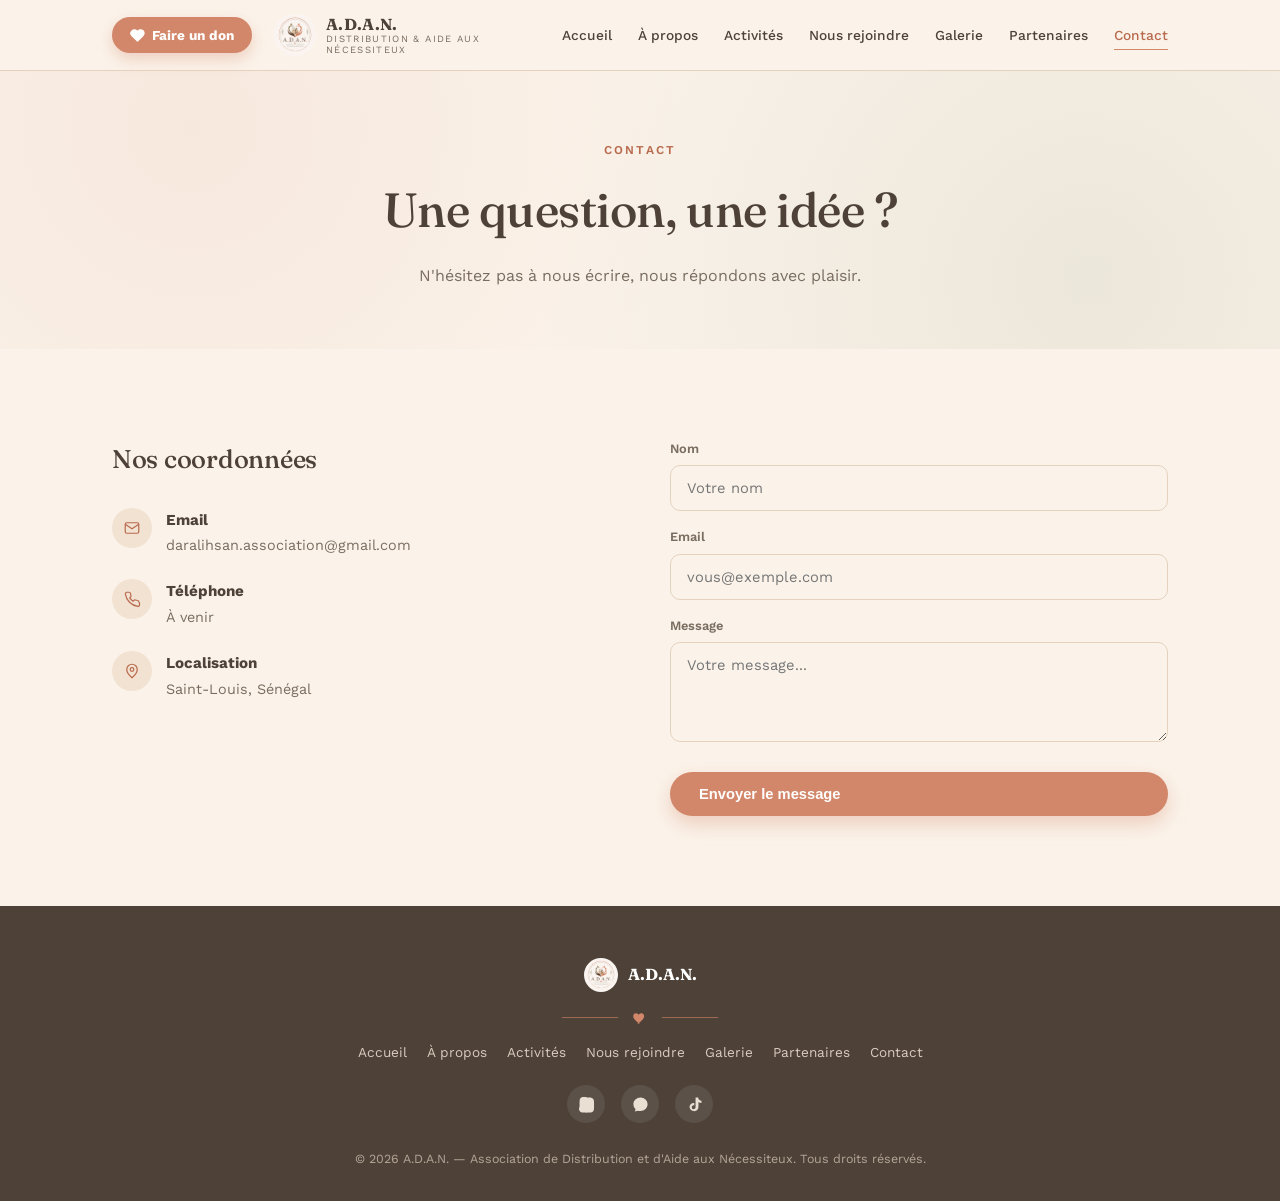
==== contact.html @ 00542f6d "Add files via upload" ====
<!DOCTYPE html>
<html lang="fr">
<head>
<meta charset="UTF-8">
<meta name="viewport" content="width=device-width, initial-scale=1.0">
<title>Contact — A.D.A.N.</title>
<meta name="description" content="Contactez A.D.A.N., association humanitaire à Saint-Louis.">
<link rel="icon" href="assets/logo.png" type="image/png">
<link rel="preconnect" href="https://fonts.googleapis.com">
<link href="https://fonts.googleapis.com/css2?family=Fraunces:ital,opsz,wght@0,9..144,300;0,9..144,400;0,9..144,500;0,9..144,600;1,9..144,400&family=Work+Sans:wght@300;400;500;600;700&display=swap" rel="stylesheet">
<link rel="stylesheet" href="style.css">
</head>
<body>
<header>
  <nav>
    <button class="donate-btn" onclick="openDonateModal()">
      <svg viewBox="0 0 24 24" fill="none" stroke="currentColor" stroke-width="2" stroke-linecap="round" stroke-linejoin="round"><path d="M20.8 4.6a5.5 5.5 0 0 0-7.8 0L12 5.6l-1-1a5.5 5.5 0 0 0-7.8 7.8l1 1L12 21l7.8-7.8 1-1a5.5 5.5 0 0 0 0-7.8z"/></svg>
      Faire un don
    </button>
    <a href="index.html" class="brand">
      <img src="assets/logo.png" alt="Logo A.D.A.N.">
      <div class="brand-text">
        <strong>A.D.A.N.</strong>
        <span>Distribution &amp; Aide aux Nécessiteux</span>
      </div>
    </a>
    <button class="nav-toggle" id="navToggle" aria-label="Menu">☰</button>
    <div class="navlinks" id="navLinks">
      <a href="index.html">Accueil</a>
      <a href="apropos.html">À propos</a>
      <a href="activites.html">Activités</a>
      <a href="rejoindre.html">Nous rejoindre</a>
      <a href="galerie.html">Galerie</a>
      <a href="partenaires.html">Partenaires</a>
      <a href="contact.html" class="active">Contact</a>
    </div>
  </nav>
</header>

<section class="page-header">
  <span class="eyebrow">Contact</span>
  <h1>Une question, une idée ?</h1>
  <p>N'hésitez pas à nous écrire, nous répondons avec plaisir.</p>
</section>

<section>
  <div class="wrap contact-grid">
    <div data-animate>
      <h2 style="font-size:1.6rem; margin-bottom:20px;">Nos coordonnées</h2>
      <div class="info-list">
        <div class="info-item">
          <div class="icon"><svg viewBox="0 0 24 24" fill="none" stroke-width="1.6"><rect x="3" y="5" width="18" height="14" rx="2"/><path d="M3 7l9 6 9-6"/></svg></div>
          <div><strong>Email</strong><span>daralihsan.association@gmail.com</span></div>
        </div>
        <div class="info-item">
          <div class="icon"><svg viewBox="0 0 24 24" fill="none" stroke-width="1.6"><path d="M22 16.9v3a2 2 0 0 1-2.2 2A19.8 19.8 0 0 1 3.1 5.2 2 2 0 0 1 5 3h3a2 2 0 0 1 2 1.7c.1.9.3 1.8.6 2.6a2 2 0 0 1-.5 2.1L9 10.5a16 16 0 0 0 4.5 4.5l1-1.1a2 2 0 0 1 2.1-.5c.8.3 1.7.5 2.6.6a2 2 0 0 1 1.8 2z"/></svg></div>
          <div><strong>Téléphone</strong><span>À venir</span></div>
        </div>
        <div class="info-item">
          <div class="icon"><svg viewBox="0 0 24 24" fill="none" stroke-width="1.6"><path d="M12 21s-7-6.1-7-11a7 7 0 0 1 14 0c0 4.9-7 11-7 11z"/><circle cx="12" cy="10" r="2.4"/></svg></div>
          <div><strong>Localisation</strong><span>Saint-Louis, Sénégal</span></div>
        </div>
      </div>
    </div>
    <form data-animate id="contactForm" action="https://formspree.io/f/xkolevgl" method="POST">
      <div>
        <label for="name">Nom</label>
        <input id="name" name="name" type="text" placeholder="Votre nom" required>
      </div>
      <div>
        <label for="email">Email</label>
        <input id="email" name="email" type="email" placeholder="vous@exemple.com" required>
      </div>
      <div>
        <label for="msg">Message</label>
        <textarea id="msg" name="message" rows="4" placeholder="Votre message..." required></textarea>
      </div>
      <button type="submit" class="btn btn-primary">Envoyer le message</button>
      <p id="formMsg" style="display:none; font-size:0.85rem;"></p>
    </form>
  </div>
</section>
<div class="modal-overlay" id="donateModal">
  <div class="modal-box">
    <button class="modal-close" onclick="closeDonateModal()" aria-label="Fermer">&times;</button>
    <h3>Faire un don</h3>
    <p class="sub">Choisissez votre moyen de transfert préféré</p>
    <div class="pay-options">
      <button class="pay-option wave" onclick="choosePayment('wave')">
        <span class="pay-icon">Wave</span>
        <span>Transfert via Wave
          <span class="label-sub">Paiement mobile rapide et gratuit</span>
        </span>
      </button>
      <button class="pay-option orange" onclick="choosePayment('orange')">
        <span class="pay-icon">OM</span>
        <span>Transfert via Orange Money
          <span class="label-sub">Paiement mobile sécurisé</span>
        </span>
      </button>
    </div>
    <div class="pay-result" id="payResult"></div>
  </div>
</div>
<footer>
  <div class="wrap">
    <div class="brand-foot">
      <img src="assets/logo.png" alt="A.D.A.N.">
      <strong>A.D.A.N.</strong>
    </div>
    <div class="motif">
      <span class="bar"></span>
      <svg viewBox="0 0 24 24" fill="#D3876A"><path d="M12 21s-7-4.35-9.5-9C.9 8.5 2.5 5 6 5c2 0 3.3 1.1 4 2.1C10.7 6.1 12 5 14 5c3.5 0 5.1 3.5 3.5 7-2.5 4.65-9.5 9-9.5 9z"/></svg>
      <span class="bar"></span>
    </div>
    <div class="foot-links">
      <a href="index.html">Accueil</a>
      <a href="apropos.html">À propos</a>
      <a href="activites.html">Activités</a>
      <a href="rejoindre.html">Nous rejoindre</a>
      <a href="galerie.html">Galerie</a>
      <a href="partenaires.html">Partenaires</a>
      <a href="contact.html">Contact</a>
    </div>
    <div class="foot-social">
      <a href="https://www.instagram.com/adan.association" target="_blank" aria-label="Instagram"><svg viewBox="0 0 24 24"><path d="M12 2.2c3.2 0 3.58.01 4.85.07 1.17.05 1.97.24 2.43.4a4.9 4.9 0 0 1 1.77 1.15 4.9 4.9 0 0 1 1.15 1.77c.16.46.35 1.26.4 2.43.06 1.27.07 1.65.07 4.85s-.01 3.58-.07 4.85c-.05 1.17-.24 1.97-.4 2.43a4.9 4.9 0 0 1-1.15 1.77 4.9 4.9 0 0 1-1.77 1.15c-.46.16-1.26.35-2.43.4-1.27.06-1.65.07-4.85.07s-3.58-.01-4.85-.07c-1.17-.05-1.97-.24-2.43-.4a4.9 4.9 0 0 1-1.77-1.15 4.9 4.9 0 0 1-1.15-1.77c-.16-.46-.35-1.26-.4-2.43C2.21 15.58 2.2 15.2 2.2 12s.01-3.58.07-4.85c.05-1.17.24-1.97.4-2.43A4.9 4.9 0 0 1 3.82 2.95 4.9 4.9 0 0 1 5.59 1.8c.46-.16 1.26-.35 2.43-.4C9.29 1.34 9.67 1.33 12 1.33"/></svg></a>
      <a href="https://chat.whatsapp.com/KwVK40qW9HnHfSPcmxUgci" target="_blank" aria-label="WhatsApp"><svg viewBox="0 0 24 24"><path d="M12 2C6.48 2 2 6.28 2 11.5c0 2.62 1.13 5 3 6.8L4 22l4.06-1.34A10.5 10.5 0 0 0 12 21c5.52 0 10-4.28 10-9.5S17.52 2 12 2z"/></svg></a>
      <a href="https://www.tiktok.com/@adan.association26" target="_blank" aria-label="TikTok"><svg viewBox="0 0 24 24"><path d="M16.7 2h-3.2v13.9c0 1.5-1.2 2.7-2.7 2.7a2.7 2.7 0 0 1-2.7-2.7c0-1.5 1.2-2.7 2.7-2.7.3 0 .6 0 .9.1V10c-.3 0-.6-.1-.9-.1-3.2 0-5.8 2.6-5.8 5.8S8.6 21.5 11.8 21.5s5.8-2.6 5.8-5.8V8.6c1.2.9 2.7 1.4 4.2 1.4V6.8c-2.2 0-4-1.5-4.4-3.5-.1-.4-.1-.9-.1-1.3z"/></svg></a>
    </div>
    <small>© 2026 A.D.A.N. — Association de Distribution et d'Aide aux Nécessiteux. Tous droits réservés.</small>
  </div>
</footer>
<script src="script.js"></script>
<script>
const contactForm = document.getElementById('contactForm');
if (contactForm) {
  contactForm.addEventListener('submit', function(e) {
    e.preventDefault();
    const form = e.target;
    const formMsg = document.getElementById('formMsg');
    const btn = form.querySelector('button[type="submit"]');
    const originalText = btn.textContent;
    btn.disabled = true;
    btn.textContent = 'Envoi en cours...';
    fetch(form.action, {
      method: 'POST',
      body: new FormData(form),
      headers: { 'Accept': 'application/json' }
    }).then(response => {
      if (response.ok) {
        formMsg.style.color = 'var(--sage-deep)';
        formMsg.textContent = 'Merci ! Votre message a bien été envoyé, nous vous répondrons rapidement.';
        formMsg.style.display = 'block';
        form.reset();
      } else {
        formMsg.style.color = '#B33';
        formMsg.textContent = "Une erreur s'est produite. Merci de réessayer ou de nous écrire directement par email.";
        formMsg.style.display = 'block';
      }
    }).catch(() => {
      formMsg.style.color = '#B33';
      formMsg.textContent = "Une erreur s'est produite. Merci de réessayer ou de nous écrire directement par email.";
      formMsg.style.display = 'block';
    }).finally(() => {
      btn.disabled = false;
      btn.textContent = originalText;
    });
  });
}
</script>

</body>
</html>
---- style.css ----
:root{
  --cream: #FBF3EA;
  --cream-deep: #F2E2D2;
  --card: #FFFFFF;
  --terracotta: #D3876A;
  --terracotta-deep: #B96A4D;
  --sage: #7E8C6C;
  --sage-deep: #61704F;
  --brown: #4E4238;
  --brown-soft: #7A6D60;
  --line: #E4D2BF;
  --wave-blue: #1DA1D9;
  --orange-money: #FF7900;
}
*{margin:0;padding:0;box-sizing:border-box;}
html{scroll-behavior:smooth;}
body{
  font-family:'Work Sans', sans-serif;
  background:var(--cream);
  color:var(--brown);
  line-height:1.6;
  overflow-x:hidden;
}
h1,h2,h3,h4{
  font-family:'Fraunces', serif;
  font-weight:500;
  color:var(--brown);
  letter-spacing:-0.01em;
}
.eyebrow{
  font-family:'Work Sans', sans-serif;
  text-transform:uppercase;
  letter-spacing:0.18em;
  font-size:0.75rem;
  color:var(--terracotta-deep);
  font-weight:600;
}
a{color:inherit; text-decoration:none;}
img{max-width:100%; display:block;}
.wrap{max-width:1120px; margin:0 auto; padding:0 32px;}

.motif{
  display:flex; align-items:center; justify-content:center; gap:14px;
  margin:0 auto; width:fit-content;
}
.motif .bar{width:56px; height:1px; background:var(--terracotta); opacity:0.6;}
.motif svg{width:16px; height:16px;}

/* NAV */
header{
  position:sticky; top:0; z-index:100;
  background:rgba(251,243,234,0.95);
  backdrop-filter:blur(8px);
  border-bottom:1px solid var(--line);
}
nav{
  display:flex; align-items:center; gap:22px;
  max-width:1120px; margin:0 auto; padding:14px 32px;
  width:100%; box-sizing:border-box;
}
.donate-btn{
  flex:none;
  display:inline-flex; align-items:center; gap:7px;
  background:var(--terracotta); color:#fff;
  padding:10px 18px; border-radius:999px;
  font-weight:700; font-size:0.85rem;
  box-shadow:0 6px 16px rgba(211,135,106,0.35);
  border:none; cursor:pointer;
  transition:transform 0.2s, box-shadow 0.2s;
  font-family:'Work Sans', sans-serif;
}
.donate-btn:hover{transform:translateY(-2px); box-shadow:0 10px 22px rgba(211,135,106,0.45);}
.donate-btn svg{width:15px; height:15px; fill:#fff;}
.brand{display:flex; align-items:center; gap:10px;}
.brand img{width:42px; height:42px; border-radius:50%;}
.brand-text{display:flex; flex-direction:column; line-height:1.15;}
.brand-text strong{font-family:'Fraunces', serif; font-size:1rem; color:var(--brown); letter-spacing:0.02em;}
.brand-text span{font-size:0.6rem; letter-spacing:0.14em; text-transform:uppercase; color:var(--brown-soft);}
.navlinks{display:flex; gap:26px; font-size:0.86rem; font-weight:500; margin-left:auto;}
.navlinks a{position:relative; padding:4px 0; transition:color 0.2s; white-space:nowrap;}
.navlinks a:hover, .navlinks a.active{color:var(--terracotta-deep);}
.navlinks a::after{
  content:""; position:absolute; left:0; bottom:0; height:1px; width:0;
  background:var(--terracotta); transition:width 0.25s;
}
.navlinks a:hover::after, .navlinks a.active::after{width:100%;}
.nav-toggle{display:none; background:none; border:none; font-size:1.5rem; color:var(--brown); cursor:pointer; margin-left:auto;}

@media (max-width:900px){
  .navlinks{
    position:fixed; top:66px; left:0; right:0; background:var(--cream);
    flex-direction:column; padding:20px 32px; gap:18px;
    border-bottom:1px solid var(--line);
    transform:translateY(-110%); transition:transform 0.3s ease;
    margin-left:0;
  }
  .navlinks.open{transform:translateY(0);}
  .nav-toggle{display:block;}
  nav{gap:10px; padding:12px 16px;}
}
@media (max-width:480px){
  .donate-btn{padding:8px 12px; font-size:0.72rem; gap:5px;}
  .donate-btn svg{width:13px; height:13px;}
  .brand{gap:7px;}
  .brand-text strong{font-size:0.8rem;}
  .brand img{width:32px; height:32px;}
  nav{gap:8px; padding:10px 12px;}
  .nav-toggle{font-size:1.3rem;}
}
@media (max-width:400px){
  .brand-text span{display:none;}
  .donate-btn{padding:7px 10px; font-size:0.68rem;}
  .brand-text strong{font-size:0.76rem;}
}

/* PAGE HEADER (banner for inner pages) */
.page-header{
  position:relative; text-align:center; padding:70px 32px 60px; overflow:hidden;
}
.page-header::before{
  content:"";
  position:absolute; inset:0;
  background:
    radial-gradient(circle at 15% 20%, rgba(211,135,106,0.10), transparent 45%),
    radial-gradient(circle at 85% 75%, rgba(126,140,108,0.12), transparent 50%);
  pointer-events:none;
}
.page-header .eyebrow{display:block; margin-bottom:12px; position:relative; z-index:1;}
.page-header h1{font-size:clamp(2rem,4.4vw,3rem); position:relative; z-index:1;}
.page-header p{max-width:560px; margin:14px auto 0; color:var(--brown-soft); position:relative; z-index:1;}

/* HERO (home only) */
.hero{
  position:relative;
  padding:96px 32px 110px;
  text-align:center;
  overflow:hidden;
}
.hero::before{
  content:"";
  position:absolute; inset:0;
  background:
    radial-gradient(circle at 15% 20%, rgba(211,135,106,0.10), transparent 45%),
    radial-gradient(circle at 85% 75%, rgba(126,140,108,0.12), transparent 50%);
  pointer-events:none;
}
.hero-logo{
  width:128px; height:128px; border-radius:50%;
  margin:0 auto 28px;
  box-shadow:0 12px 40px rgba(78,66,56,0.14);
  border:1px solid var(--line);
  position:relative; z-index:1;
}
.hero h1{
  font-size:clamp(2.3rem, 5vw, 3.6rem);
  max-width:820px; margin:18px auto 20px;
  position:relative; z-index:1;
}
.hero h1 em{font-style:italic; color:var(--terracotta-deep);}
.hero p.lead{
  max-width:560px; margin:0 auto 36px; color:var(--brown-soft);
  font-size:1.08rem; position:relative; z-index:1;
}
.hero-ctas{display:flex; gap:16px; justify-content:center; flex-wrap:wrap; position:relative; z-index:1;}
.btn{
  display:inline-flex; align-items:center; gap:8px;
  padding:13px 28px; border-radius:999px; font-weight:600; font-size:0.92rem;
  transition:transform 0.2s, box-shadow 0.2s; cursor:pointer; border:1px solid transparent;
}
.btn-primary{background:var(--terracotta); color:#fff; box-shadow:0 8px 20px rgba(211,135,106,0.35);}
.btn-primary:hover{transform:translateY(-2px); box-shadow:0 12px 26px rgba(211,135,106,0.45);}
.btn-outline{border-color:var(--brown); color:var(--brown);}
.btn-outline:hover{background:var(--brown); color:var(--cream);}

section{padding:90px 0;}
.section-head{text-align:center; max-width:640px; margin:0 auto 56px;}
.section-head .eyebrow{display:block; margin-bottom:12px;}
.section-head h2{font-size:clamp(1.8rem,3.4vw,2.5rem); margin-bottom:14px;}
.section-head p{color:var(--brown-soft);}

/* HOME preview cards */
.preview-grid{display:grid; grid-template-columns:repeat(3,1fr); gap:26px;}
.preview-card{
  background:var(--card); border-radius:18px; padding:34px 28px;
  border:1px solid var(--line); transition:transform 0.25s, box-shadow 0.25s;
  display:flex; flex-direction:column;
}
.preview-card:hover{transform:translateY(-6px); box-shadow:0 16px 34px rgba(78,66,56,0.10);}
.preview-card .icon{
  width:52px; height:52px; border-radius:14px; background:var(--cream-deep);
  display:flex; align-items:center; justify-content:center; margin-bottom:20px;
}
.preview-card .icon svg{width:26px; height:26px; stroke:var(--sage-deep);}
.preview-card h3{font-size:1.15rem; margin-bottom:10px;}
.preview-card p{color:var(--brown-soft); font-size:0.93rem; flex:1;}
.preview-card .more{
  margin-top:16px; font-size:0.8rem; font-weight:700; color:var(--terracotta-deep);
  display:inline-flex; align-items:center; gap:6px;
}
@media (max-width:860px){ .preview-grid{grid-template-columns:1fr;} }

/* A PROPOS */
.about-grid{display:grid; grid-template-columns:1.1fr 1fr; gap:64px; align-items:center;}
.about-text p{color:var(--brown-soft); margin-bottom:16px;}
.values{display:grid; gap:22px; margin-top:8px;}
.value{display:flex; gap:16px; align-items:flex-start;}
.value .icon{
  flex:none; width:46px; height:46px; border-radius:50%;
  background:var(--cream-deep); display:flex; align-items:center; justify-content:center;
}
.value .icon svg{width:22px; height:22px; stroke:var(--terracotta-deep);}
.value h4{font-size:1.02rem; margin-bottom:4px;}
.value p{color:var(--brown-soft); font-size:0.92rem;}
@media (max-width:860px){ .about-grid{grid-template-columns:1fr; gap:40px;} }

/* ACTIVITES */
.cards{display:grid; grid-template-columns:repeat(3,1fr); gap:26px;}
.card{
  background:var(--card); border-radius:18px; padding:34px 28px;
  border:1px solid var(--line);
  transition:transform 0.25s, box-shadow 0.25s;
}
.card:hover{transform:translateY(-6px); box-shadow:0 16px 34px rgba(78,66,56,0.10);}
.card .icon{
  width:52px; height:52px; border-radius:14px; background:var(--cream-deep);
  display:flex; align-items:center; justify-content:center; margin-bottom:20px;
}
.card .icon svg{width:26px; height:26px; stroke:var(--sage-deep);}
.card h3{font-size:1.15rem; margin-bottom:10px;}
.card p{color:var(--brown-soft); font-size:0.93rem;}
.card .tag{
  display:inline-block; margin-top:16px; font-size:0.72rem; letter-spacing:0.08em;
  text-transform:uppercase; color:var(--terracotta-deep); font-weight:600;
}
@media (max-width:860px){ .cards{grid-template-columns:1fr;} }

/* REJOINDRE / RESEAUX */
.join{background:var(--brown); color:var(--cream); text-align:center;}
.join .section-head p{color:#D9CBBE;}
.join .eyebrow{color:var(--terracotta);}
.social-grid{display:grid; grid-template-columns:repeat(3,1fr); gap:22px; max-width:860px; margin:0 auto;}
.social-card{
  background:rgba(255,255,255,0.05); border:1px solid rgba(255,255,255,0.15);
  border-radius:18px; padding:32px 22px; transition:transform 0.25s, background 0.25s;
  position:relative;
}
.social-card:hover{transform:translateY(-5px); background:rgba(255,255,255,0.09);}
.social-card .icon{
  width:54px; height:54px; border-radius:50%; margin:0 auto 16px;
  display:flex; align-items:center; justify-content:center;
  background:linear-gradient(135deg, var(--terracotta), var(--terracotta-deep));
}
.social-card .icon svg{width:26px; height:26px; fill:#fff;}
.social-card h4{font-family:'Fraunces',serif; font-size:1.05rem; margin-bottom:6px; color:#fff;}
.social-card p{font-size:0.85rem; color:#C9BBAE; margin-bottom:16px;}
.social-card .btn{width:100%; justify-content:center; font-size:0.85rem;}
@media (max-width:860px){ .social-grid{grid-template-columns:1fr;} }

/* GALERIE */
.gallery-grid{display:grid; grid-template-columns:repeat(4,1fr); grid-auto-rows:150px; gap:14px;}
.gallery-grid div{
  border-radius:14px; display:flex; align-items:center; justify-content:center;
  color:var(--brown-soft); font-size:0.78rem; text-align:center; padding:10px;
}
.g1{background:var(--cream-deep); grid-row:span 2;}
.g2{background:#EFE0D8;}
.g3{background:var(--sage); color:#fff;}
.g4{background:var(--terracotta); color:#fff;}
.g5{background:#EFE0D8;}
.g6{background:var(--cream-deep);}
.g7{background:#EFE0D8; grid-column:span 2;}
@media (max-width:860px){
  .gallery-grid{grid-template-columns:repeat(2,1fr); grid-auto-rows:130px;}
  .g1{grid-row:span 1;}
  .g7{grid-column:span 2;}
}

/* PARTENAIRES */
.partners-box{
  background:var(--card); border:1px dashed var(--terracotta);
  border-radius:20px; padding:48px; text-align:center; max-width:760px; margin:0 auto;
}
.partners-box h3{font-size:1.4rem; margin-bottom:12px;}
.partners-box p{color:var(--brown-soft); margin-bottom:24px; max-width:520px; margin-left:auto; margin-right:auto;}
.partner-logos{display:flex; justify-content:center; gap:18px; margin-top:36px; flex-wrap:wrap;}
.partner-logos span{
  width:110px; height:56px; border-radius:10px; background:var(--cream-deep);
  display:flex; align-items:center; justify-content:center; font-size:0.68rem;
  color:var(--brown-soft); letter-spacing:0.05em; text-transform:uppercase;
}

/* CONTACT */
.contact-grid{display:grid; grid-template-columns:1fr 1fr; gap:60px;}
.info-list{display:grid; gap:22px; margin-top:28px;}
.info-item{display:flex; gap:14px; align-items:flex-start;}
.info-item .icon{
  flex:none; width:40px; height:40px; border-radius:50%; background:var(--cream-deep);
  display:flex; align-items:center; justify-content:center;
}
.info-item .icon svg{width:18px; height:18px; stroke:var(--terracotta-deep);}
.info-item strong{display:block; font-size:0.95rem;}
.info-item span{color:var(--brown-soft); font-size:0.9rem;}
form{display:grid; gap:16px;}
form label{font-size:0.8rem; font-weight:600; color:var(--brown-soft); margin-bottom:6px; display:block;}
form input, form textarea{
  width:100%; padding:13px 16px; border-radius:10px; border:1px solid var(--line);
  background:var(--cream); font-family:'Work Sans'; font-size:0.92rem; color:var(--brown);
  resize:vertical;
}
form input:focus, form textarea:focus{outline:2px solid var(--terracotta); outline-offset:1px;}
form button{margin-top:6px;}
@media (max-width:860px){ .contact-grid{grid-template-columns:1fr;} }

footer{background:var(--brown); color:#D9CBBE; padding:52px 0 30px; text-align:center;}
footer .motif .bar{background:var(--terracotta);}
footer .brand-foot{display:flex; align-items:center; justify-content:center; gap:10px; margin-bottom:18px;}
footer .brand-foot img{width:34px; height:34px; border-radius:50%;}
footer .brand-foot strong{color:#fff; font-family:'Fraunces',serif;}
footer .foot-social{display:flex; gap:16px; justify-content:center; margin:22px 0;}
footer .foot-social a{
  width:38px; height:38px; border-radius:50%; background:rgba(255,255,255,0.08);
  display:flex; align-items:center; justify-content:center; transition:background 0.2s;
}
footer .foot-social a:hover{background:var(--terracotta);}
footer .foot-social svg{width:17px; height:17px; fill:#EADFD3;}
footer small{color:#B3A596; font-size:0.78rem;}
footer .foot-links{display:flex; gap:20px; justify-content:center; margin:16px 0; font-size:0.85rem; flex-wrap:wrap;}
footer .foot-links a:hover{color:#fff;}

[data-animate]{opacity:0; transform:translateY(18px); transition:opacity 0.7s ease, transform 0.7s ease;}
[data-animate].in{opacity:1; transform:translateY(0);}

/* DONATION MODAL */
.modal-overlay{
  position:fixed; inset:0; background:rgba(20,16,13,0.55);
  display:none; align-items:center; justify-content:center; z-index:1000;
  padding:24px; backdrop-filter:blur(3px);
}
.modal-overlay.open{display:flex;}
.modal-box{
  background:var(--cream); border-radius:22px; max-width:440px; width:100%;
  padding:36px 30px; position:relative; box-shadow:0 30px 70px rgba(0,0,0,0.3);
  animation:modalIn 0.25s ease;
}
@keyframes modalIn{ from{opacity:0; transform:translateY(14px) scale(0.97);} to{opacity:1; transform:translateY(0) scale(1);} }
.modal-close{
  position:absolute; top:16px; right:16px; background:none; border:none;
  font-size:1.4rem; color:var(--brown-soft); cursor:pointer; line-height:1;
}
.modal-box h3{font-size:1.35rem; margin-bottom:8px; text-align:center;}
.modal-box p.sub{color:var(--brown-soft); text-align:center; margin-bottom:26px; font-size:0.92rem;}
.pay-options{display:grid; gap:14px;}
.pay-option{
  display:flex; align-items:center; gap:14px; padding:16px 18px; border-radius:14px;
  border:1px solid var(--line); background:var(--card); cursor:pointer;
  transition:transform 0.2s, box-shadow 0.2s; text-align:left; width:100%;
  font-family:'Work Sans'; font-size:0.95rem; color:var(--brown); font-weight:600;
}
.pay-option:hover{transform:translateY(-2px); box-shadow:0 10px 22px rgba(78,66,56,0.10);}
.pay-option .pay-icon{
  flex:none; width:44px; height:44px; border-radius:12px;
  display:flex; align-items:center; justify-content:center; font-size:0.72rem; color:#fff; font-weight:800;
}
.pay-option.wave .pay-icon{background:var(--wave-blue);}
.pay-option.orange .pay-icon{background:var(--orange-money);}
.pay-option span.label-sub{display:block; font-size:0.78rem; color:var(--brown-soft); font-weight:400; margin-top:2px;}
.pay-result{
  display:none; margin-top:18px; padding:16px 18px; border-radius:14px;
  background:var(--cream-deep); text-align:center; font-size:0.88rem; color:var(--brown-soft);
}
.pay-result.show{display:block;}
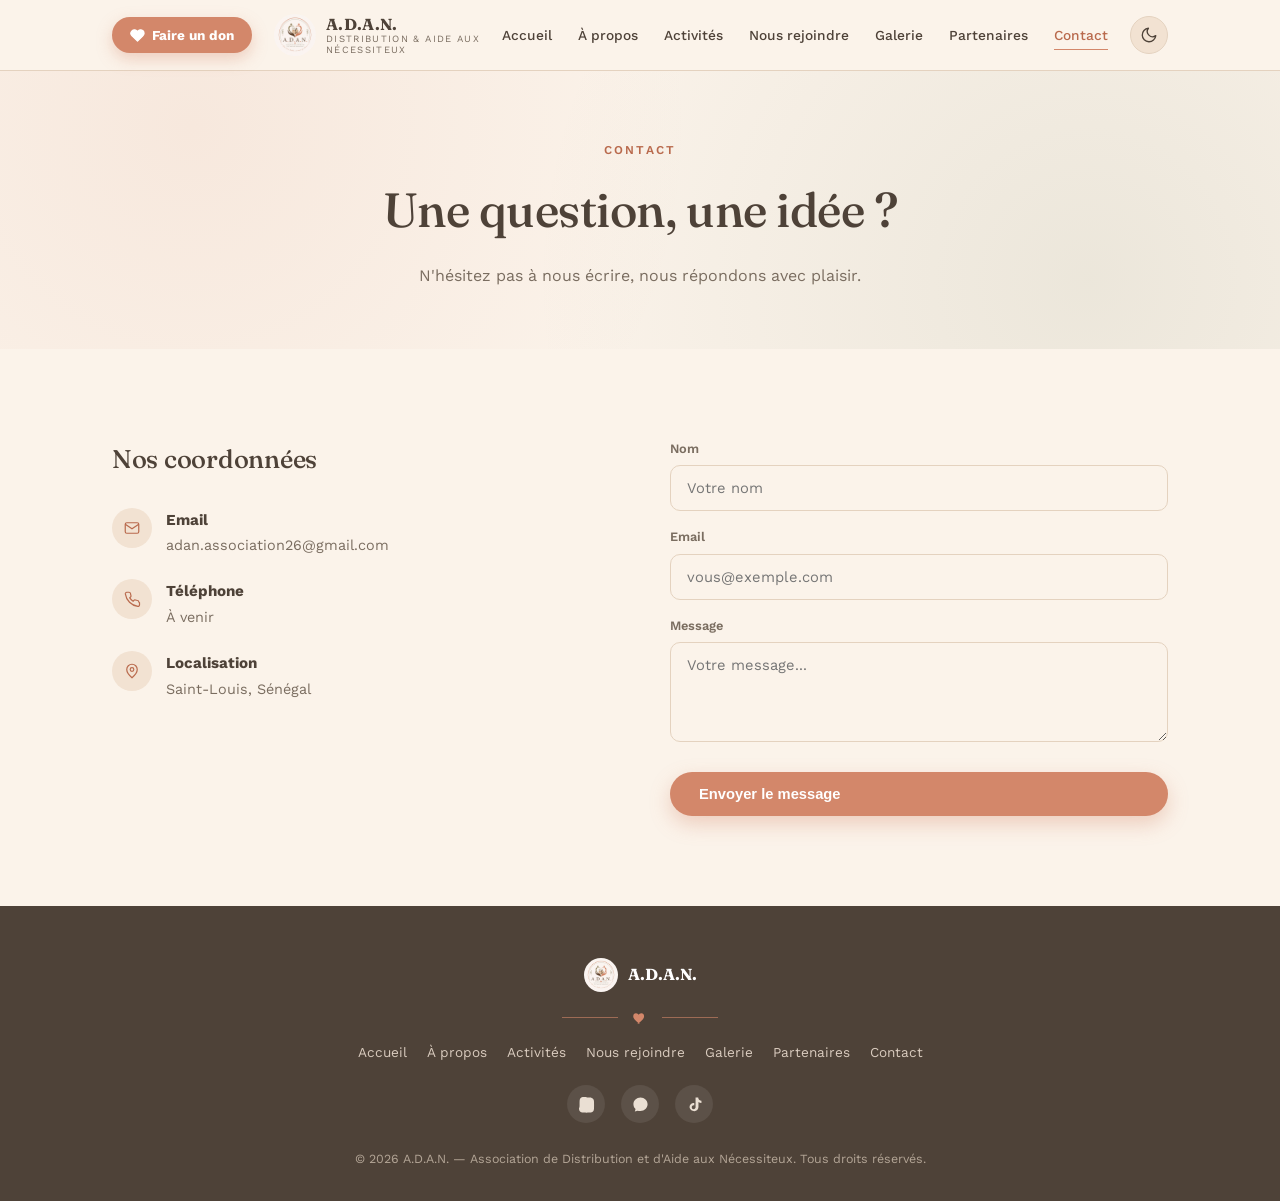
==== commit 70243573: "Update contact.html" ====
--- a/contact.html
+++ b/contact.html
@@ -50,7 +50,7 @@
       <div class="info-list">
         <div class="info-item">
           <div class="icon"><svg viewBox="0 0 24 24" fill="none" stroke-width="1.6"><rect x="3" y="5" width="18" height="14" rx="2"/><path d="M3 7l9 6 9-6"/></svg></div>
-          <div><strong>Email</strong><span>daralihsan.association@gmail.com</span></div>
+          <div><strong>Email</strong><span>adan.association26@gmail.com</span></div>
         </div>
         <div class="info-item">
           <div class="icon"><svg viewBox="0 0 24 24" fill="none" stroke-width="1.6"><path d="M22 16.9v3a2 2 0 0 1-2.2 2A19.8 19.8 0 0 1 3.1 5.2 2 2 0 0 1 5 3h3a2 2 0 0 1 2 1.7c.1.9.3 1.8.6 2.6a2 2 0 0 1-.5 2.1L9 10.5a16 16 0 0 0 4.5 4.5l1-1.1a2 2 0 0 1 2.1-.5c.8.3 1.7.5 2.6.6a2 2 0 0 1 1.8 2z"/></svg></div>
--- a/style.css
+++ b/style.css
@@ -11,6 +11,62 @@
   --line: #E4D2BF;
   --wave-blue: #1DA1D9;
   --orange-money: #FF7900;
+
+  /* Couleurs utilisées par le mode sombre (valeurs du mode clair) */
+  --header-bg: rgba(251,243,234,0.95);
+  --field: #FBF3EA;
+  --btn-bg: #D3876A;
+  --btn-text: #FFFFFF;
+  --btn-shadow: rgba(211,135,106,0.35);
+  --btn-shadow-hover: rgba(211,135,106,0.45);
+  --icon-1: #D3876A;
+  --icon-2: #B96A4D;
+  --band: #4E4238;
+  --band-text: #FBF3EA;
+  --footer-bg: #4E4238;
+  --tile: #EFE0D8;
+  --tile-sage: #7E8C6C;
+  --tile-terra: #D3876A;
+  --tile-text: #FFFFFF;
+  --glow-1: rgba(211,135,106,0.10);
+  --glow-2: rgba(126,140,108,0.12);
+  --shadow-soft: rgba(78,66,56,0.10);
+  --shadow-logo: rgba(78,66,56,0.14);
+  color-scheme: light;
+}
+
+/* MODE SOMBRE : palette chaude (brun café, pêche, sauge) */
+html[data-theme="dark"]{
+  color-scheme: dark;
+  --cream: #1B1511;
+  --cream-deep: #2B2119;
+  --card: #241B16;
+  --terracotta: #E3987A;
+  --terracotta-deep: #F0AF93;
+  --sage: #6F8160;
+  --sage-deep: #B4C49D;
+  --brown: #F4E9DD;
+  --brown-soft: #C4B5A5;
+  --line: #3B2F26;
+  --header-bg: rgba(27,21,17,0.92);
+  --field: #241B16;
+  --btn-bg: #E8A488;
+  --btn-text: #2B1A11;
+  --btn-shadow: rgba(232,164,136,0.22);
+  --btn-shadow-hover: rgba(232,164,136,0.34);
+  --icon-1: #CF7A59;
+  --icon-2: #A9573B;
+  --band: #2A1F18;
+  --band-text: #F4E9DD;
+  --footer-bg: #110C09;
+  --tile: #2B2119;
+  --tile-sage: #5B6D4D;
+  --tile-terra: #A85D41;
+  --tile-text: #FFF6EE;
+  --glow-1: rgba(227,152,122,0.14);
+  --glow-2: rgba(126,150,108,0.12);
+  --shadow-soft: rgba(0,0,0,0.45);
+  --shadow-logo: rgba(0,0,0,0.55);
 }
 *{margin:0;padding:0;box-sizing:border-box;}
 html{scroll-behavior:smooth;}
@@ -49,7 +105,7 @@
 /* NAV */
 header{
   position:sticky; top:0; z-index:100;
-  background:rgba(251,243,234,0.95);
+  background:var(--header-bg);
   backdrop-filter:blur(8px);
   border-bottom:1px solid var(--line);
 }
@@ -61,16 +117,16 @@
 .donate-btn{
   flex:none;
   display:inline-flex; align-items:center; gap:7px;
-  background:var(--terracotta); color:#fff;
+  background:var(--btn-bg); color:var(--btn-text);
   padding:10px 18px; border-radius:999px;
   font-weight:700; font-size:0.85rem;
-  box-shadow:0 6px 16px rgba(211,135,106,0.35);
+  box-shadow:0 6px 16px var(--btn-shadow);
   border:none; cursor:pointer;
   transition:transform 0.2s, box-shadow 0.2s;
   font-family:'Work Sans', sans-serif;
 }
-.donate-btn:hover{transform:translateY(-2px); box-shadow:0 10px 22px rgba(211,135,106,0.45);}
-.donate-btn svg{width:15px; height:15px; fill:#fff;}
+.donate-btn:hover{transform:translateY(-2px); box-shadow:0 10px 22px var(--btn-shadow-hover);}
+.donate-btn svg{width:15px; height:15px; fill:currentColor;}
 .brand{display:flex; align-items:center; gap:10px;}
 .brand img{width:42px; height:42px; border-radius:50%;}
 .brand-text{display:flex; flex-direction:column; line-height:1.15;}
@@ -84,18 +140,44 @@
   background:var(--terracotta); transition:width 0.25s;
 }
 .navlinks a:hover::after, .navlinks a.active::after{width:100%;}
-.nav-toggle{display:none; background:none; border:none; font-size:1.5rem; color:var(--brown); cursor:pointer; margin-left:auto;}
+.nav-toggle{display:none; background:none; border:none; font-size:1.5rem; color:var(--brown); cursor:pointer; margin-left:auto; order:3;}
+.navlinks{order:1;}
+
+/* Bouton mode sombre (ajouté par script.js) */
+.theme-toggle{
+  flex:none; order:2;
+  width:38px; height:38px; border-radius:50%;
+  display:inline-flex; align-items:center; justify-content:center;
+  background:var(--cream-deep); border:1px solid var(--line); color:var(--brown);
+  cursor:pointer; transition:transform 0.25s;
+}
+.theme-toggle:hover{transform:rotate(14deg) scale(1.06);}
+.theme-toggle:focus-visible{outline:2px solid var(--terracotta); outline-offset:2px;}
+.theme-toggle svg{width:18px; height:18px; fill:none; stroke:currentColor; stroke-width:1.8; stroke-linecap:round; stroke-linejoin:round;}
+.theme-toggle .icon-sun{display:none;}
+html[data-theme="dark"] .theme-toggle .icon-sun{display:block;}
+html[data-theme="dark"] .theme-toggle .icon-moon{display:none;}
 
 @media (max-width:900px){
+  /* Mobile : en-tête non collant (évite les coupures dans les navigateurs intégrés type WhatsApp/Instagram) */
+  header{
+    position:relative;
+    -webkit-backdrop-filter:none; backdrop-filter:none;
+    background:var(--cream);
+    padding-top:env(safe-area-inset-top);
+  }
   .navlinks{
-    position:fixed; top:66px; left:0; right:0; background:var(--cream);
+    position:absolute; top:100%; left:0; right:0; background:var(--cream);
     flex-direction:column; padding:20px 32px; gap:18px;
     border-bottom:1px solid var(--line);
-    transform:translateY(-110%); transition:transform 0.3s ease;
+    opacity:0; visibility:hidden; pointer-events:none;
+    transform:translateY(-12px);
+    transition:transform 0.3s ease, opacity 0.3s ease, visibility 0.3s;
     margin-left:0;
   }
-  .navlinks.open{transform:translateY(0);}
-  .nav-toggle{display:block;}
+  .navlinks.open{opacity:1; visibility:visible; pointer-events:auto; transform:translateY(0);}
+  .nav-toggle{display:block; margin-left:0;}
+  .theme-toggle{margin-left:auto;}
   nav{gap:10px; padding:12px 16px;}
 }
 @media (max-width:480px){
@@ -106,9 +188,14 @@
   .brand img{width:32px; height:32px;}
   nav{gap:8px; padding:10px 12px;}
   .nav-toggle{font-size:1.3rem;}
+  .theme-toggle{width:34px; height:34px;}
+  .theme-toggle svg{width:16px; height:16px;}
+}
+@media (max-width:480px){
+  .brand-text span{display:none;}
+  .donate-btn{white-space:nowrap;}
 }
 @media (max-width:400px){
-  .brand-text span{display:none;}
   .donate-btn{padding:7px 10px; font-size:0.68rem;}
   .brand-text strong{font-size:0.76rem;}
 }
@@ -121,8 +208,8 @@
   content:"";
   position:absolute; inset:0;
   background:
-    radial-gradient(circle at 15% 20%, rgba(211,135,106,0.10), transparent 45%),
-    radial-gradient(circle at 85% 75%, rgba(126,140,108,0.12), transparent 50%);
+    radial-gradient(circle at 15% 20%, var(--glow-1), transparent 45%),
+    radial-gradient(circle at 85% 75%, var(--glow-2), transparent 50%);
   pointer-events:none;
 }
 .page-header .eyebrow{display:block; margin-bottom:12px; position:relative; z-index:1;}
@@ -140,14 +227,14 @@
   content:"";
   position:absolute; inset:0;
   background:
-    radial-gradient(circle at 15% 20%, rgba(211,135,106,0.10), transparent 45%),
-    radial-gradient(circle at 85% 75%, rgba(126,140,108,0.12), transparent 50%);
+    radial-gradient(circle at 15% 20%, var(--glow-1), transparent 45%),
+    radial-gradient(circle at 85% 75%, var(--glow-2), transparent 50%);
   pointer-events:none;
 }
 .hero-logo{
   width:128px; height:128px; border-radius:50%;
   margin:0 auto 28px;
-  box-shadow:0 12px 40px rgba(78,66,56,0.14);
+  box-shadow:0 12px 40px var(--shadow-logo);
   border:1px solid var(--line);
   position:relative; z-index:1;
 }
@@ -167,8 +254,8 @@
   padding:13px 28px; border-radius:999px; font-weight:600; font-size:0.92rem;
   transition:transform 0.2s, box-shadow 0.2s; cursor:pointer; border:1px solid transparent;
 }
-.btn-primary{background:var(--terracotta); color:#fff; box-shadow:0 8px 20px rgba(211,135,106,0.35);}
-.btn-primary:hover{transform:translateY(-2px); box-shadow:0 12px 26px rgba(211,135,106,0.45);}
+.btn-primary{background:var(--btn-bg); color:var(--btn-text); box-shadow:0 8px 20px var(--btn-shadow);}
+.btn-primary:hover{transform:translateY(-2px); box-shadow:0 12px 26px var(--btn-shadow-hover);}
 .btn-outline{border-color:var(--brown); color:var(--brown);}
 .btn-outline:hover{background:var(--brown); color:var(--cream);}
 
@@ -185,7 +272,7 @@
   border:1px solid var(--line); transition:transform 0.25s, box-shadow 0.25s;
   display:flex; flex-direction:column;
 }
-.preview-card:hover{transform:translateY(-6px); box-shadow:0 16px 34px rgba(78,66,56,0.10);}
+.preview-card:hover{transform:translateY(-6px); box-shadow:0 16px 34px var(--shadow-soft);}
 .preview-card .icon{
   width:52px; height:52px; border-radius:14px; background:var(--cream-deep);
   display:flex; align-items:center; justify-content:center; margin-bottom:20px;
@@ -220,7 +307,7 @@
   border:1px solid var(--line);
   transition:transform 0.25s, box-shadow 0.25s;
 }
-.card:hover{transform:translateY(-6px); box-shadow:0 16px 34px rgba(78,66,56,0.10);}
+.card:hover{transform:translateY(-6px); box-shadow:0 16px 34px var(--shadow-soft);}
 .card .icon{
   width:52px; height:52px; border-radius:14px; background:var(--cream-deep);
   display:flex; align-items:center; justify-content:center; margin-bottom:20px;
@@ -235,7 +322,7 @@
 @media (max-width:860px){ .cards{grid-template-columns:1fr;} }
 
 /* REJOINDRE / RESEAUX */
-.join{background:var(--brown); color:var(--cream); text-align:center;}
+.join{background:var(--band); color:var(--band-text); text-align:center;}
 .join .section-head p{color:#D9CBBE;}
 .join .eyebrow{color:var(--terracotta);}
 .social-grid{display:grid; grid-template-columns:repeat(3,1fr); gap:22px; max-width:860px; margin:0 auto;}
@@ -248,7 +335,7 @@
 .social-card .icon{
   width:54px; height:54px; border-radius:50%; margin:0 auto 16px;
   display:flex; align-items:center; justify-content:center;
-  background:linear-gradient(135deg, var(--terracotta), var(--terracotta-deep));
+  background:linear-gradient(135deg, var(--icon-1), var(--icon-2));
 }
 .social-card .icon svg{width:26px; height:26px; fill:#fff;}
 .social-card h4{font-family:'Fraunces',serif; font-size:1.05rem; margin-bottom:6px; color:#fff;}
@@ -263,12 +350,12 @@
   color:var(--brown-soft); font-size:0.78rem; text-align:center; padding:10px;
 }
 .g1{background:var(--cream-deep); grid-row:span 2;}
-.g2{background:#EFE0D8;}
-.g3{background:var(--sage); color:#fff;}
-.g4{background:var(--terracotta); color:#fff;}
-.g5{background:#EFE0D8;}
+.g2{background:var(--tile);}
+.g3{background:var(--tile-sage); color:var(--tile-text);}
+.g4{background:var(--tile-terra); color:var(--tile-text);}
+.g5{background:var(--tile);}
 .g6{background:var(--cream-deep);}
-.g7{background:#EFE0D8; grid-column:span 2;}
+.g7{background:var(--tile); grid-column:span 2;}
 @media (max-width:860px){
   .gallery-grid{grid-template-columns:repeat(2,1fr); grid-auto-rows:130px;}
   .g1{grid-row:span 1;}
@@ -304,14 +391,15 @@
 form label{font-size:0.8rem; font-weight:600; color:var(--brown-soft); margin-bottom:6px; display:block;}
 form input, form textarea{
   width:100%; padding:13px 16px; border-radius:10px; border:1px solid var(--line);
-  background:var(--cream); font-family:'Work Sans'; font-size:0.92rem; color:var(--brown);
+  background:var(--field); font-family:'Work Sans'; font-size:0.92rem; color:var(--brown);
   resize:vertical;
 }
 form input:focus, form textarea:focus{outline:2px solid var(--terracotta); outline-offset:1px;}
 form button{margin-top:6px;}
 @media (max-width:860px){ .contact-grid{grid-template-columns:1fr;} }
 
-footer{background:var(--brown); color:#D9CBBE; padding:52px 0 30px; text-align:center;}
+footer{background:var(--footer-bg); color:#D9CBBE; padding:52px 0 30px; text-align:center;}
+html[data-theme="dark"] footer{border-top:1px solid var(--line);}
 footer .motif .bar{background:var(--terracotta);}
 footer .brand-foot{display:flex; align-items:center; justify-content:center; gap:10px; margin-bottom:18px;}
 footer .brand-foot img{width:34px; height:34px; border-radius:50%;}
@@ -356,7 +444,7 @@
   transition:transform 0.2s, box-shadow 0.2s; text-align:left; width:100%;
   font-family:'Work Sans'; font-size:0.95rem; color:var(--brown); font-weight:600;
 }
-.pay-option:hover{transform:translateY(-2px); box-shadow:0 10px 22px rgba(78,66,56,0.10);}
+.pay-option:hover{transform:translateY(-2px); box-shadow:0 10px 22px var(--shadow-soft);}
 .pay-option .pay-icon{
   flex:none; width:44px; height:44px; border-radius:12px;
   display:flex; align-items:center; justify-content:center; font-size:0.72rem; color:#fff; font-weight:800;
@@ -369,3 +457,8 @@
   background:var(--cream-deep); text-align:center; font-size:0.88rem; color:var(--brown-soft);
 }
 .pay-result.show{display:block;}
+
+/* MODE SOMBRE : retouches pour les éléments qui ont une couleur écrite directement dans les pages */
+html[data-theme="dark"] .social-card:nth-child(2) .icon{background:linear-gradient(135deg,#6E8560,#4B5E40) !important;}
+html[data-theme="dark"] .social-card:nth-child(3) .icon{background:linear-gradient(135deg,#5A5048,#2A221D) !important;}
+html[data-theme="dark"] #formMsg[style*="rgb(187, 51, 51)"]{color:#FF9C8F !important;}
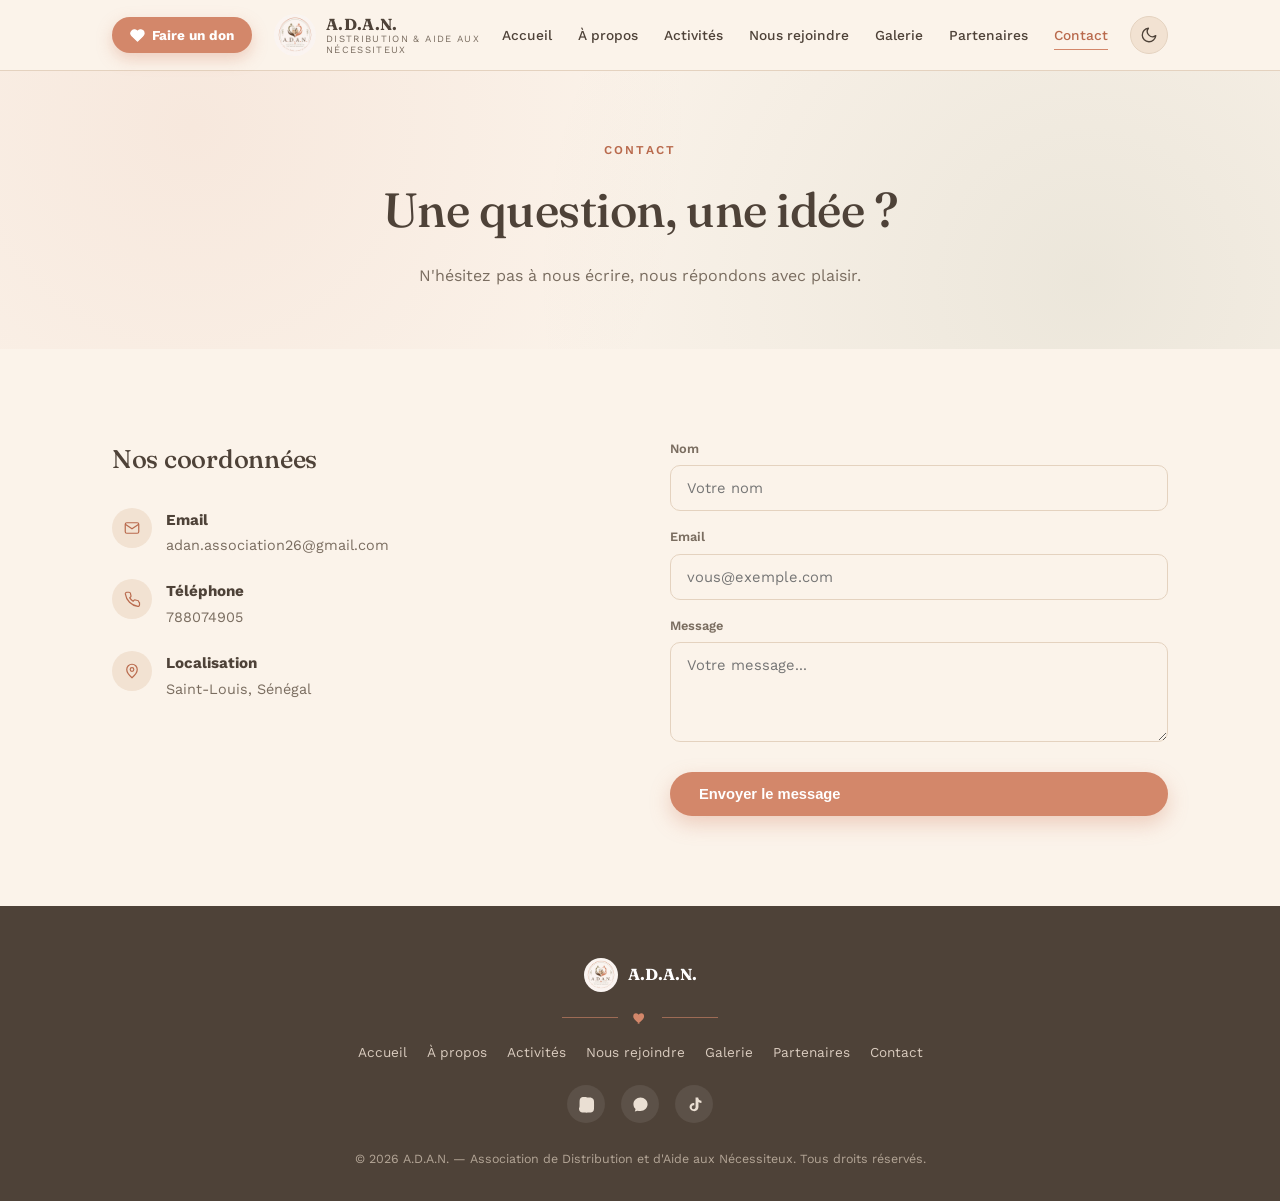
==== commit 76323053: "Update contact.html" ====
--- a/contact.html
+++ b/contact.html
@@ -54,7 +54,7 @@
         </div>
         <div class="info-item">
           <div class="icon"><svg viewBox="0 0 24 24" fill="none" stroke-width="1.6"><path d="M22 16.9v3a2 2 0 0 1-2.2 2A19.8 19.8 0 0 1 3.1 5.2 2 2 0 0 1 5 3h3a2 2 0 0 1 2 1.7c.1.9.3 1.8.6 2.6a2 2 0 0 1-.5 2.1L9 10.5a16 16 0 0 0 4.5 4.5l1-1.1a2 2 0 0 1 2.1-.5c.8.3 1.7.5 2.6.6a2 2 0 0 1 1.8 2z"/></svg></div>
-          <div><strong>Téléphone</strong><span>À venir</span></div>
+          <div><strong>Téléphone</strong><span>788074905</span></div>
         </div>
         <div class="info-item">
           <div class="icon"><svg viewBox="0 0 24 24" fill="none" stroke-width="1.6"><path d="M12 21s-7-6.1-7-11a7 7 0 0 1 14 0c0 4.9-7 11-7 11z"/><circle cx="12" cy="10" r="2.4"/></svg></div>
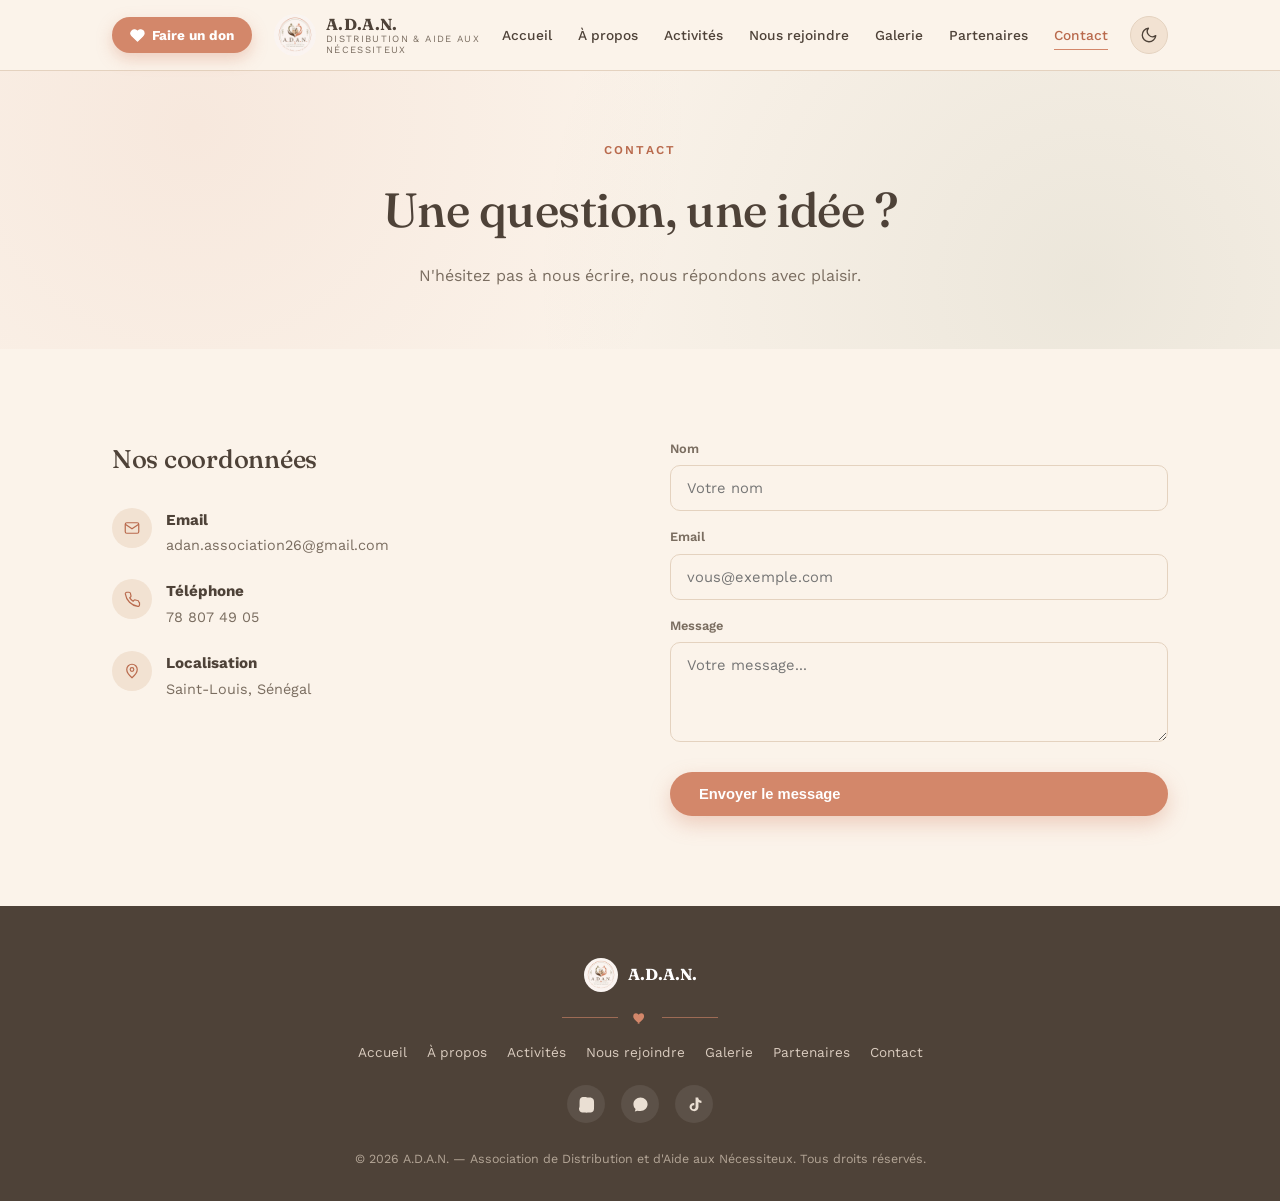
==== commit d8033dd8: "Update contact.html" ====
--- a/contact.html
+++ b/contact.html
@@ -54,7 +54,7 @@
         </div>
         <div class="info-item">
           <div class="icon"><svg viewBox="0 0 24 24" fill="none" stroke-width="1.6"><path d="M22 16.9v3a2 2 0 0 1-2.2 2A19.8 19.8 0 0 1 3.1 5.2 2 2 0 0 1 5 3h3a2 2 0 0 1 2 1.7c.1.9.3 1.8.6 2.6a2 2 0 0 1-.5 2.1L9 10.5a16 16 0 0 0 4.5 4.5l1-1.1a2 2 0 0 1 2.1-.5c.8.3 1.7.5 2.6.6a2 2 0 0 1 1.8 2z"/></svg></div>
-          <div><strong>Téléphone</strong><span>788074905</span></div>
+          <div><strong>Téléphone</strong><span>78 807 49 05</span></div>
         </div>
         <div class="info-item">
           <div class="icon"><svg viewBox="0 0 24 24" fill="none" stroke-width="1.6"><path d="M12 21s-7-6.1-7-11a7 7 0 0 1 14 0c0 4.9-7 11-7 11z"/><circle cx="12" cy="10" r="2.4"/></svg></div>
